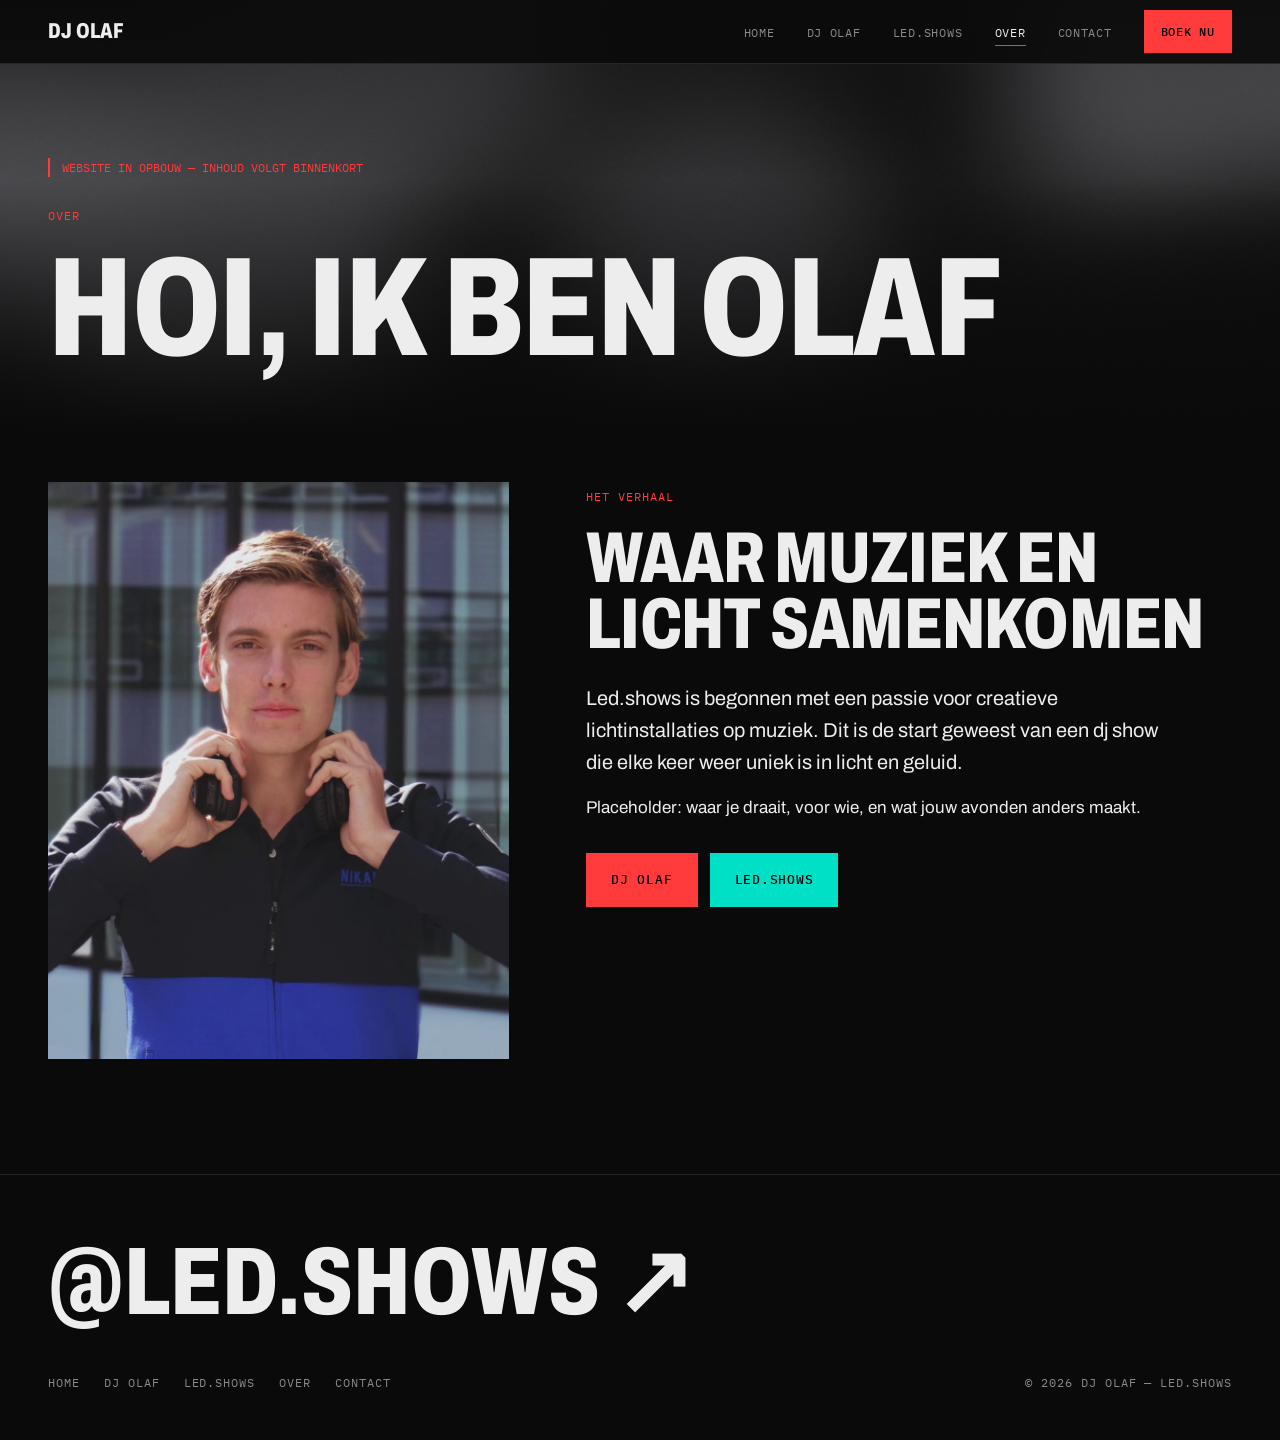
==== about.html @ 5a8e8466 "Add files via upload" ====
<!DOCTYPE html>
<html lang="nl">
<head>
<meta charset="UTF-8">
<meta name="viewport" content="width=device-width, initial-scale=1.0">
<title>Over — DJ Olaf</title>
<meta name="description" content="Over DJ Olaf en LED.shows.">
<!-- Fonts: Archivo (headings + text) and IBM Plex Mono (small labels) -->
<link rel="preconnect" href="https://fonts.googleapis.com">
<link rel="preconnect" href="https://fonts.gstatic.com" crossorigin>
<link href="https://fonts.googleapis.com/css2?family=Archivo:wdth,wght@62..125,400;62..125,800&family=IBM+Plex+Mono:wght@400;500&display=swap" rel="stylesheet">
<link rel="stylesheet" href="css/style.css">
</head>
<!-- theme-dj = red accent, theme-led = cyan accent -->
<body class="theme-dj">
<a class="skip" href="#main">Naar inhoud</a>

<!-- ===== NAVIGATIE (same on every page) ===== -->
<header class="nav">
  <a class="nav__logo" href="index.html">DJ Olaf</a>
  <button class="nav__toggle" aria-label="Menu" aria-expanded="false" aria-controls="menu"><span></span><span></span><span></span></button>
  <ul class="nav__links" id="menu">
    <li><a href="index.html">Home</a></li>
    <li><a href="dj.html">DJ Olaf</a></li>
    <li><a href="led-shows.html">LED.shows</a></li>
    <li><a href="about.html" aria-current="page">Over</a></li>
    <li><a href="contact.html">Contact</a></li>
    <li><a class="btn btn--dj" href="contact.html?type=dj">Boek nu</a></li>
  </ul>
</header>

<main id="main">
<section class="page-head page-head--short" style="background-image:url('images/intro.jpg')">
  <div class="wrap"><span class="wip">Website in opbouw — inhoud volgt binnenkort</span><span class="label label--accent">Over</span><h1>Hoi, ik ben Olaf</h1></div>
</section>

<section style="padding-top:2rem">
  <div class="wrap about">
    <img class="reveal" src="images/portrait 1.jpeg" alt="Placeholder portret" loading="lazy">
    <div class="reveal">
      <span class="label label--accent">Het verhaal</span>
      <h2 style="margin:1rem 0 1.5rem">Waar muziek en licht samenkomen</h2>
      <p class="lead">Led.shows is begonnen met een passie voor creatieve lichtinstallaties op muziek. Dit is de start geweest van een dj show die elke keer weer uniek is in licht en geluid. </p>
      <p>Placeholder: waar je draait, voor wie, en wat jouw avonden anders maakt.</p>
      <div class="btn-row"><a class="btn btn--dj" href="dj.html">DJ Olaf</a><a class="btn btn--led" href="led-shows.html">LED.shows</a></div>
    </div>
  </div>
</section>
</main>

<!-- ===== FOOTER ===== -->
<footer class="footer">
  <div class="wrap">
    <a class="footer__big" href="https://instagram.com/led.shows" target="_blank" rel="noopener">@led.shows ↗</a>
    <div class="footer__row">
      <nav aria-label="Footer">
        <a class="label" href="index.html">Home</a>
        <a class="label" href="dj.html">DJ Olaf</a>
        <a class="label" href="led-shows.html">LED.shows</a>
        <a class="label" href="about.html">Over</a>
        <a class="label" href="contact.html">Contact</a>
      </nav>
      <span class="label">© <span id="year"></span> DJ Olaf — LED.shows</span>
    </div>
  </div>
</footer>
<script src="js/main.js"></script>
</body>
</html>
---- css/style.css ----
/* =====================================================================
   DJ OLAF / LED.SHOWS — STIJLBLAD (stylesheet)
   ---------------------------------------------------------------------
   How this file is organised (search for the numbers to jump):
     01. SETTINGS        ← colours, fonts, sizes. Change the look HERE.
     02. BASE            reset + default text
     03. LAYOUT HELPERS  page width, sections, section headers
     04. BUTTONS
     05. NAVIGATION      top bar + mobile menu
     06. HOME: INTRO     first full screen
     07. HOME: FLIP CARD the turning business card
     08. PAGE HEADER     big photo header on sub pages
     09. CONTENT BLOCKS  facts strip, gig list, mix player, photo grid, projects
     10. ABOUT PAGE
     11. CONTACT FORM
     12. FOOTER
     13. SCROLL FADE-IN
     14. MOBILE          small-screen adjustments
   ===================================================================== */


/* ---------------------------------------------------------------------
   01. SETTINGS — change these to restyle the whole site
   --------------------------------------------------------------------- */
:root {
  /* Colours */
  --bg:        #0a0a0a;   /* page background (near black)            */
  --bg-2:      #141414;   /* slightly lighter blocks (cards, inputs) */
  --text:      #ededed;   /* main text colour                        */
  --muted:     #8a8a8a;   /* secondary/grey text                     */
  --line:      #262626;   /* thin divider lines                      */

  --dj:        #ff3b3b;   /* DJ accent colour  (red)                 */
  --led:       #00e0c6;   /* LED accent colour (cyan)                */

  /* Each page sets its own accent with  <body class="theme-dj">  or
     <body class="theme-led">. Everything below uses --accent.        */
  --accent:    var(--dj);

  /* Fonts (loaded in the <head> of each HTML page) */
  --font-head: 'Archivo', 'Arial Narrow', sans-serif;   /* headings    */
  --font-body: 'Archivo', system-ui, sans-serif;        /* body text   */
  --font-mono: 'IBM Plex Mono', ui-monospace, monospace; /* small labels */

  /* Sizes */
  --page-width: 1240px;   /* max content width                       */
  --nav-height: 64px;     /* height of the top bar                   */
  --gutter: clamp(1.25rem, 4vw, 3rem); /* side padding of the page   */
}

/* Accent switch per page */
.theme-dj  { --accent: var(--dj);  }
.theme-led { --accent: var(--led); }


/* ---------------------------------------------------------------------
   02. BASE
   --------------------------------------------------------------------- */
*, *::before, *::after { box-sizing: border-box; margin: 0; padding: 0; }
html { scroll-behavior: smooth; }
body {
  background: var(--bg);
  color: var(--text);
  font-family: var(--font-body);
  font-size: 17px;
  line-height: 1.6;
  -webkit-font-smoothing: antialiased;
  overflow-x: hidden;
}
img { display: block; max-width: 100%; }
a { color: inherit; }
::selection { background: var(--accent); color: #000; }
:focus-visible { outline: 2px solid var(--accent); outline-offset: 3px; }

/* "Skip to content" link for keyboard users (hidden until focused) */
.skip { position: absolute; left: -999px; top: 0; background: var(--text); color: var(--bg); padding: .6rem 1rem; z-index: 100; }
.skip:focus { left: 1rem; top: 1rem; }

/* Headings: big, bold, uppercase, tight — the "poster" look */
h1, h2, h3 {
  font-family: var(--font-head);
  font-weight: 800;
  text-transform: uppercase;
  line-height: .92;
  letter-spacing: -.01em;
  font-stretch: 75%;               /* condensed width (Archivo supports this) */
}
h1 { font-size: clamp(3.2rem, 11vw, 9rem); }
h2 { font-size: clamp(2.2rem, 6vw, 4.5rem); }
h3 { font-size: clamp(1.3rem, 2.4vw, 1.75rem); }

/* Small monospace label, e.g. "01 — MUZIEK" */
.label {
  font-family: var(--font-mono);
  font-size: .75rem;
  text-transform: uppercase;
  letter-spacing: .08em;
  color: var(--muted);
}
.label--accent { color: var(--accent); }

p.lead { color: var(--muted); font-size: clamp(1.05rem, 1.6vw, 1.25rem); max-width: 52ch; }

/* "Under construction" note — remove from the HTML when content is done */
.wip {
  font-family: var(--font-mono);
  font-size: .75rem;
  text-transform: uppercase;
  color: var(--accent);
  border-left: 2px solid var(--accent);
  padding-left: .75rem;
  margin-bottom: 1.5rem;
  display: block;
}


/* ---------------------------------------------------------------------
   03. LAYOUT HELPERS
   --------------------------------------------------------------------- */
.wrap { width: min(var(--page-width), 100% - 2 * var(--gutter)); margin-inline: auto; }
section { padding: clamp(4rem, 9vw, 7.5rem) 0; }

/* Section header: number/label on the left, title on the right,
   thin line above. Used at the top of every content section.        */
.sec-head {
  display: grid;
  grid-template-columns: 200px 1fr;
  gap: 2rem;
  border-top: 1px solid var(--line);
  padding-top: 1.5rem;
  margin-bottom: 3rem;
}
.sec-head h2 { margin-bottom: 1rem; }


/* ---------------------------------------------------------------------
   04. BUTTONS
   --------------------------------------------------------------------- */
.btn {
  display: inline-flex; align-items: center; gap: .75rem;
  font-family: var(--font-mono); font-size: .8rem; font-weight: 500;
  text-transform: uppercase; letter-spacing: .06em; text-decoration: none;
  padding: 1rem 1.5rem;
  border: 1px solid var(--text);
  background: none; color: var(--text); cursor: pointer;
  transition: background .2s, color .2s, border-color .2s;
}
.btn:hover { background: var(--text); color: var(--bg); }

/* Solid version in the page accent colour */
.btn--accent { background: var(--accent); border-color: var(--accent); color: #000; }
.btn--accent:hover { background: var(--text); border-color: var(--text); }

/* Force a specific side colour, regardless of page theme */
.btn--dj  { background: var(--dj);  border-color: var(--dj);  color: #000; }
.btn--led { background: var(--led); border-color: var(--led); color: #000; }
.btn--dj:hover, .btn--led:hover { background: var(--text); border-color: var(--text); }

.btn-row { display: flex; flex-wrap: wrap; gap: .75rem; margin-top: 2rem; }


/* ---------------------------------------------------------------------
   05. NAVIGATION
   --------------------------------------------------------------------- */
.nav {
  position: fixed; inset: 0 0 auto 0; z-index: 50;
  height: var(--nav-height);
  display: flex; align-items: center; justify-content: space-between;
  padding: 0 var(--gutter);
  background: rgba(10, 10, 10, .9);
  border-bottom: 1px solid var(--line);
}
.nav__logo {
  font-family: var(--font-head); font-weight: 800; font-stretch: 75%;
  text-transform: uppercase; font-size: 1.35rem; text-decoration: none; letter-spacing: .01em;
}
.nav__links { display: flex; align-items: center; gap: 2rem; list-style: none; }
.nav__links a {
  font-family: var(--font-mono); font-size: .78rem; text-transform: uppercase;
  text-decoration: none; color: var(--muted); letter-spacing: .06em;
  padding: .3rem 0; border-bottom: 1px solid transparent;
}
.nav__links a:hover { color: var(--text); }
.nav__links a[aria-current="page"] { color: var(--text); border-color: var(--accent); }
.nav__links .btn { padding: .65rem 1rem; color: #000; }

/* Hamburger button (only visible on mobile, see section 14) */
.nav__toggle { display: none; background: none; border: 0; color: var(--text); width: 44px; height: 44px; cursor: pointer; }
.nav__toggle span { display: block; width: 24px; height: 2px; background: currentColor; margin: 6px auto; transition: transform .3s, opacity .3s; }
.nav.is-open .nav__toggle span:nth-child(1) { transform: translateY(8px) rotate(45deg); }
.nav.is-open .nav__toggle span:nth-child(2) { opacity: 0; }
.nav.is-open .nav__toggle span:nth-child(3) { transform: translateY(-8px) rotate(-45deg); }


/* ---------------------------------------------------------------------
   06. HOME: INTRO
   Background photo: images/led.png
   --------------------------------------------------------------------- */
.intro {
  min-height: 100svh;
  display: flex; flex-direction: column; justify-content: flex-end;
  padding: calc(var(--nav-height) + 2rem) 0 3rem;
  position: relative;
  background: url('../images/led.png') center / cover;
}
/* Dark layer over the photo so the text stays readable.
   Make the last number lower (e.g. .6) for a brighter photo. */
.intro::before { content: ""; position: absolute; inset: 0; background: linear-gradient(to top, var(--bg) 5%, rgba(10,10,10,.45) 60%, rgba(10,10,10,.7)); }
.intro > * { position: relative; }
.intro h1 { margin: 1rem 0 1.5rem; }
.intro__bottom { display: flex; flex-wrap: wrap; justify-content: space-between; align-items: flex-end; gap: 2rem; border-top: 1px solid var(--line); padding-top: 1.5rem; }
.intro__scroll { font-family: var(--font-mono); font-size: .75rem; text-transform: uppercase; color: var(--muted); text-decoration: none; }
.intro__scroll:hover { color: var(--text); }


/* ---------------------------------------------------------------------
   07. HOME: FLIP CARD
   The card only shows a photo per side (no text).
   Front = images/card-dj.jpg   Back = images/card-led.jpg
   The text for each side sits next to the card in .choose__info.
   --------------------------------------------------------------------- */
.choose__grid {
  display: grid;
  grid-template-columns: 1.15fr 1fr;
  gap: clamp(2rem, 5vw, 5rem);
  align-items: center;
}

/* The card container — "perspective" creates the 3D depth */
.flip { aspect-ratio: 2.1 / 1; perspective: 1800px; cursor: pointer; }
.flip__inner {
  position: relative; width: 100%; height: 100%;
  transform-style: preserve-3d;
  transition: transform .8s cubic-bezier(.3, .7, .2, 1);  /* flip speed */
}
.flip.is-flipped .flip__inner { transform: rotateY(180deg); }

.flip__face {
  position: absolute; inset: 0;
  backface-visibility: hidden; -webkit-backface-visibility: hidden;
  background-size: cover; background-position: center;
  border-top: 4px solid;            /* coloured edge shows which side */
}
.flip__face--dj  { background-image: url('../images/card-dj.png');  border-color: var(--dj); }
.flip__face--led { background-image: url('../images/card-led.png'); border-color: var(--led); transform: rotateY(180deg); }

/* Side switch under the card: "DJ OLAF | LED.SHOWS" */
.switch { display: flex; margin-top: 1rem; border: 1px solid var(--line); }
.switch button {
  flex: 1; background: none; border: 0; cursor: pointer;
  font-family: var(--font-mono); font-size: .78rem; text-transform: uppercase; letter-spacing: .06em;
  color: var(--muted); padding: .9rem;
  transition: background .2s, color .2s;
}
.switch button + button { border-left: 1px solid var(--line); }
.switch button[data-side="dj"][aria-pressed="true"]  { background: var(--dj);  color: #000; }
.switch button[data-side="led"][aria-pressed="true"] { background: var(--led); color: #000; }

/* Text panel next to the card — one block per side, only one visible */
.choose__info [data-panel] { display: none; }
.choose__info [data-panel].is-active { display: block; animation: fadeIn .5s ease; }
.choose__info [data-panel="dj"]  { --accent: var(--dj); }
.choose__info [data-panel="led"] { --accent: var(--led); }
.choose__info h2 { margin: 1rem 0 1.25rem; }
@keyframes fadeIn { from { opacity: 0; transform: translateY(8px); } to { opacity: 1; transform: none; } }


/* ---------------------------------------------------------------------
   08. PAGE HEADER (sub pages)
   Set the photo in the HTML: style="background-image:url('images/...')"
   --------------------------------------------------------------------- */
.page-head {
  min-height: 75svh;
  display: flex; align-items: flex-end;
  padding: calc(var(--nav-height) + 3rem) 0 3.5rem;
  position: relative;
  background-size: cover; background-position: center;
}
.page-head::before { content: ""; position: absolute; inset: 0; background: linear-gradient(to top, var(--bg) 3%, rgba(10,10,10,.4) 60%, rgba(10,10,10,.65)); }
.page-head .wrap { position: relative; }
.page-head h1 { margin: 1rem 0 1.25rem; }
.page-head--short { min-height: 50svh; }


/* ---------------------------------------------------------------------
   09. CONTENT BLOCKS
   --------------------------------------------------------------------- */

/* Facts strip: 4 columns with a line between them */
.facts { display: grid; grid-template-columns: repeat(4, 1fr); border-top: 1px solid var(--line); border-bottom: 1px solid var(--line); }
.fact { padding: 1.75rem 1.5rem 1.75rem 0; }
.fact + .fact { border-left: 1px solid var(--line); padding-left: 1.5rem; }
.fact strong { display: block; font-family: var(--font-head); font-stretch: 75%; font-size: 1.6rem; text-transform: uppercase; line-height: 1; margin: .5rem 0; }
.fact span { color: var(--muted); font-size: .95rem; }

/* Gig list: date | event | extra info | city */
.gigs { list-style: none; border-top: 1px solid var(--line); }
.gigs li { display: grid; grid-template-columns: 140px minmax(0, 1fr) minmax(120px, .7fr) 160px; gap: 1rem; align-items: baseline; padding: 1.4rem 0; border-bottom: 1px solid var(--line); transition: padding .2s; }
.gigs li:hover { padding-left: .75rem; }
.gigs time { font-family: var(--font-mono); font-size: .85rem; color: var(--accent); }
.gigs strong { font-family: var(--font-head); font-stretch: 75%; text-transform: uppercase; font-size: 1.5rem; line-height: 1; }
.gigs span { color: var(--muted); text-align: right; }
.gigs .gigs__info { text-align: left; font-size: .9rem; }
.gigs-log { max-height: 24rem; overflow-y: scroll; overscroll-behavior: contain; scrollbar-color: var(--accent) var(--bg-2); scrollbar-width: thin; }

/* Mix player placeholder — replace with SoundCloud/Mixcloud embed */
.mix { display: flex; align-items: center; gap: 1.5rem; background: var(--bg-2); padding: 1.5rem; }
.mix__play { flex: none; width: 56px; height: 56px; border-radius: 50%; border: 0; background: var(--accent); display: grid; place-items: center; }
.mix__wave { flex: 1; height: 48px; background: repeating-linear-gradient(90deg, #3a3a3a 0 2px, transparent 2px 6px); }
.mix__meta { font-family: var(--font-mono); font-size: .75rem; color: var(--muted); text-transform: uppercase; }

/* Photo grid (gallery). Adjust "3" for more/fewer columns */
.photos { display: grid; grid-template-columns: repeat(3, 1fr); gap: 4px; }
.photos img { width: 100%; aspect-ratio: 1 / 1; object-fit: cover; filter: grayscale(.3); transition: filter .3s; }
.photos img:hover { filter: none; }
.photos .wide { grid-column: span 2; }
.photos .wide img { aspect-ratio: 2 / 1; }

/* Project list (LED page): photo + number + title + text */
.projects { display: grid; grid-template-columns: repeat(2, 1fr); gap: 3rem 2rem; }
.project img { width: 100%; aspect-ratio: 4 / 3; object-fit: cover; margin-bottom: 1rem; }
.project__meta { display: flex; justify-content: space-between; margin-bottom: .5rem; }
.project h3 { margin-bottom: .5rem; }
.project p { color: var(--muted); }

/* Cross-promotion banner (DJ page ↔ LED page) */
.cross { display: grid; grid-template-columns: 1fr auto; gap: 2rem; align-items: end; border: 1px solid var(--line); border-left: 4px solid var(--accent); padding: clamp(1.75rem, 4vw, 3rem); }
.cross h2 { margin: .75rem 0 1rem; }


/* ---------------------------------------------------------------------
   10. ABOUT PAGE
   --------------------------------------------------------------------- */
.about { display: grid; grid-template-columns: 5fr 7fr; gap: clamp(2rem, 6vw, 6rem); align-items: start; }
.about img { width: 100%; aspect-ratio: 4 / 5; object-fit: cover; }
.about p + p { margin-top: 1rem; }
.about .lead { color: var(--text); }


/* ---------------------------------------------------------------------
   11. CONTACT FORM
   --------------------------------------------------------------------- */
.form { display: grid; grid-template-columns: 1fr 1fr; gap: 1.5rem 1.25rem; }
.form .full { grid-column: 1 / -1; }
.form label { display: block; margin-bottom: .5rem; }
.form input, .form select, .form textarea {
  width: 100%; background: transparent; color: var(--text);
  border: 0; border-bottom: 1px solid #444;
  padding: .75rem 0; font: inherit; font-size: 16px; /* 16px stops iPhone zoom */
  border-radius: 0;
}
.form select option { background: var(--bg); }
.form input:focus, .form select:focus, .form textarea:focus { outline: none; border-color: var(--accent); }
.form textarea { min-height: 130px; resize: vertical; }
.form__msg { grid-column: 1 / -1; color: var(--accent); min-height: 1.5em; }
.contact-side p { margin-bottom: 1.5rem; }
.contact-side a { color: var(--text); }


/* ---------------------------------------------------------------------
   12. FOOTER
   --------------------------------------------------------------------- */
.footer { border-top: 1px solid var(--line); padding: 4rem 0 3rem; }
.footer__big { font-family: var(--font-head); font-weight: 800; font-stretch: 75%; text-transform: uppercase; font-size: clamp(2.5rem, 8vw, 6rem); line-height: .9; text-decoration: none; display: inline-block; margin-bottom: 3rem; }
.footer__big:hover { color: var(--accent); }
.footer__row { display: flex; flex-wrap: wrap; justify-content: space-between; gap: 1.5rem; }
.footer nav { display: flex; flex-wrap: wrap; gap: 1.5rem; }
.footer a.label { text-decoration: none; }
.footer a.label:hover { color: var(--text); }


/* ---------------------------------------------------------------------
   13. SCROLL FADE-IN — add class="reveal" to any element
   --------------------------------------------------------------------- */
.reveal { opacity: 0; transform: translateY(20px); transition: opacity .7s, transform .7s; }
.reveal.is-in { opacity: 1; transform: none; }


/* ---------------------------------------------------------------------
   14. MOBILE
   --------------------------------------------------------------------- */
@media (max-width: 900px) {
  .nav__toggle { display: block; }
  .nav__links {
    position: fixed; top: var(--nav-height); left: 0; right: 0;
    flex-direction: column; align-items: stretch; gap: 0;
    background: var(--bg); border-bottom: 1px solid var(--line);
    padding: 1rem var(--gutter) 1.5rem;
    transform: translateY(-110%); visibility: hidden; transition: transform .3s;
  }
  .nav.is-open .nav__links { transform: none; visibility: visible; }
  .nav__links a { font-size: 1rem; padding: 1rem 0; border-bottom: 1px solid var(--line); }
  .nav__links .btn { margin-top: 1rem; justify-content: center; }

  .choose__grid, .about, .cross { grid-template-columns: 1fr; }
  .sec-head { grid-template-columns: 1fr; gap: .75rem; }
  .facts { grid-template-columns: 1fr 1fr; }
  .fact:nth-child(3) { border-left: 0; padding-left: 0; }
  .fact:nth-child(n+3) { border-top: 1px solid var(--line); }
  .projects { grid-template-columns: 1fr; }
}
@media (max-width: 600px) {
  .photos { grid-template-columns: 1fr 1fr; }
  .gigs li { grid-template-columns: 1fr; gap: .25rem; }
  .gigs span { text-align: left; }
  .form { grid-template-columns: 1fr; }
}

/* Respect users who turned off animations in their system settings */
@media (prefers-reduced-motion: reduce) {
  *, *::before, *::after { animation: none !important; transition: none !important; scroll-behavior: auto !important; }
  .reveal { opacity: 1; transform: none; }
}
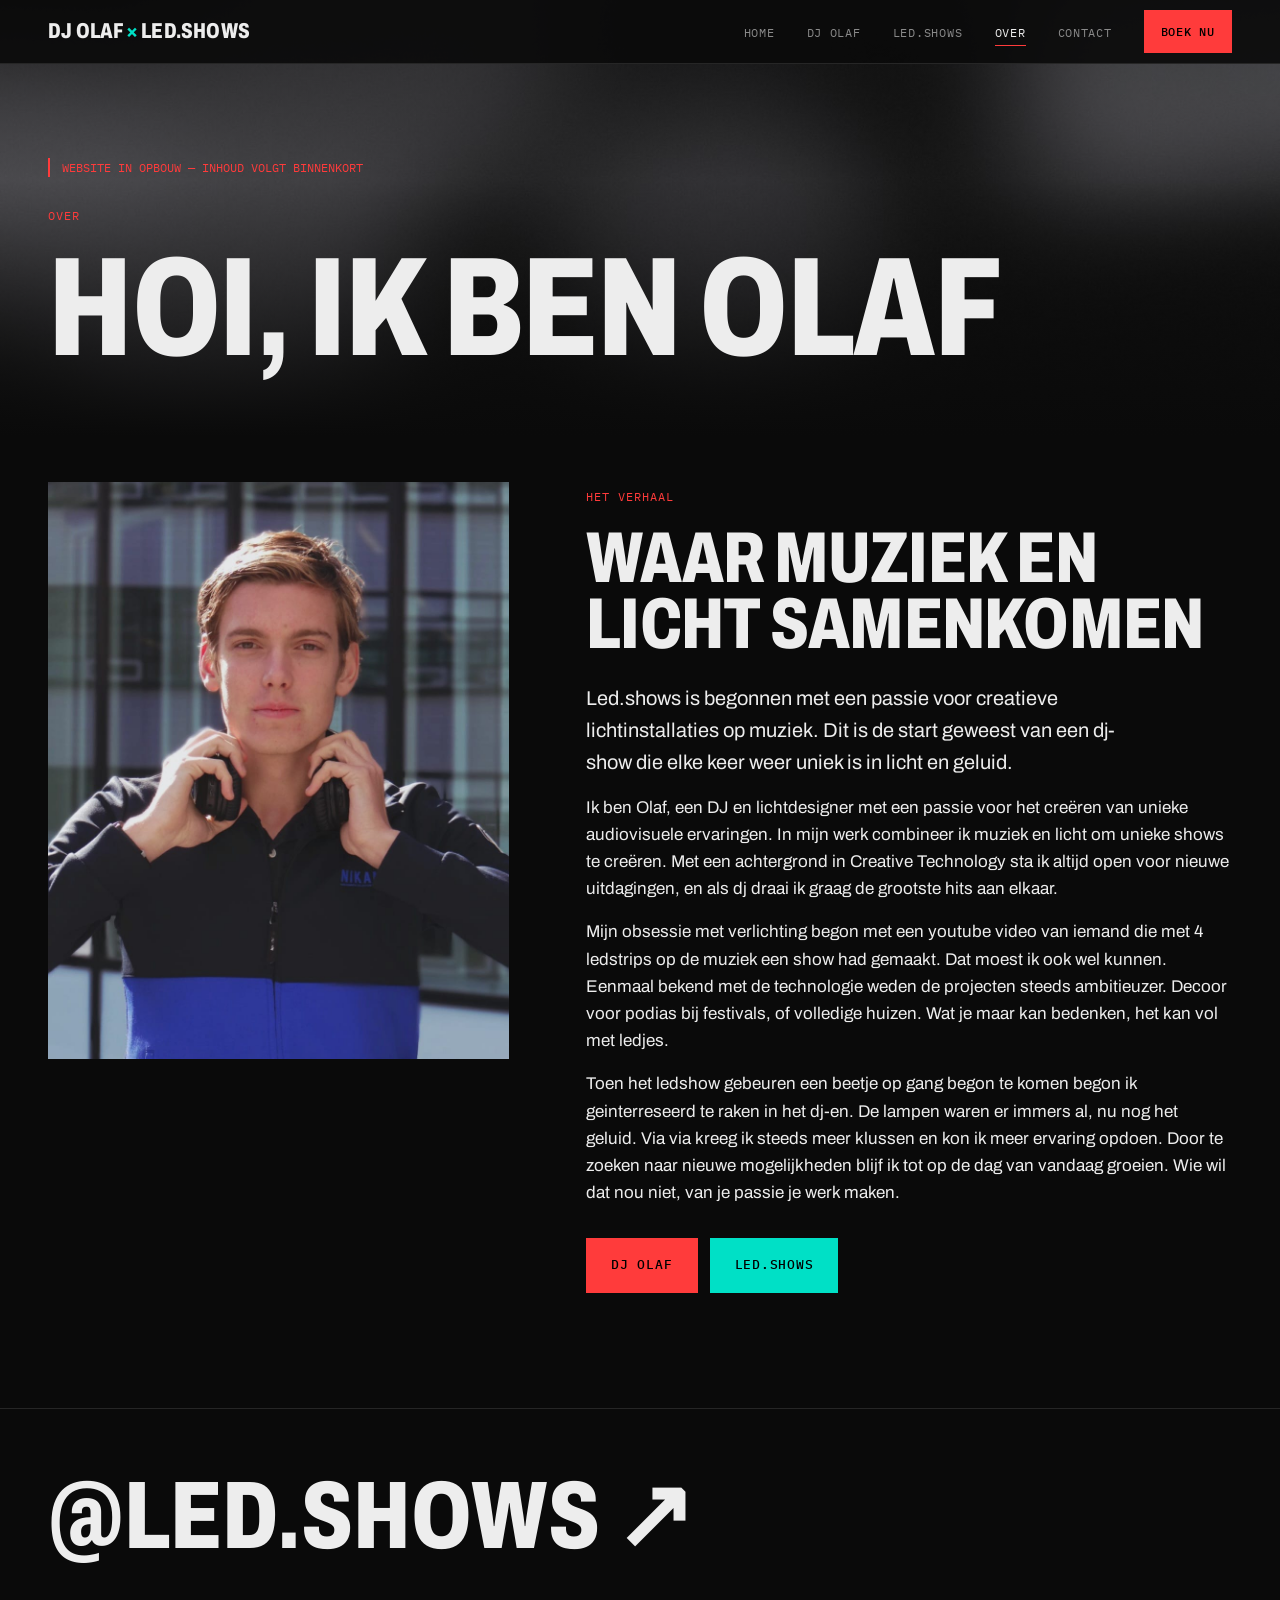
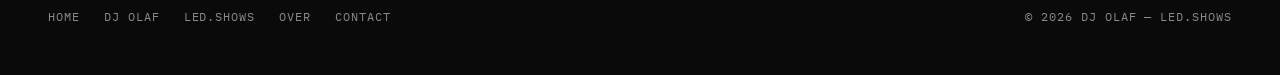
==== commit d0f5a63d: "update 2" ====
--- a/about.html
+++ b/about.html
@@ -17,7 +17,7 @@
 
 <!-- ===== NAVIGATIE (same on every page) ===== -->
 <header class="nav">
-  <a class="nav__logo" href="index.html">DJ Olaf</a>
+   <a class="nav__logo" href="index.html">DJ Olaf <span>×</span> LED.shows</a>
   <button class="nav__toggle" aria-label="Menu" aria-expanded="false" aria-controls="menu"><span></span><span></span><span></span></button>
   <ul class="nav__links" id="menu">
     <li><a href="index.html">Home</a></li>
@@ -40,9 +40,12 @@
     <div class="reveal">
       <span class="label label--accent">Het verhaal</span>
       <h2 style="margin:1rem 0 1.5rem">Waar muziek en licht samenkomen</h2>
-      <p class="lead">Led.shows is begonnen met een passie voor creatieve lichtinstallaties op muziek. Dit is de start geweest van een dj show die elke keer weer uniek is in licht en geluid. </p>
-      <p>Placeholder: waar je draait, voor wie, en wat jouw avonden anders maakt.</p>
+      <p class="lead">Led.shows is begonnen met een passie voor creatieve lichtinstallaties op muziek. Dit is de start geweest van een dj-show die elke keer weer uniek is in licht en geluid. </p>
+      <p>Ik ben Olaf, een DJ en lichtdesigner met een passie voor het creëren van unieke audiovisuele ervaringen. In mijn werk combineer ik muziek en licht om unieke shows te creëren.  Met een achtergrond in Creative Technology sta ik altijd open voor nieuwe uitdagingen, en als dj draai ik graag de grootste hits aan elkaar.</p>
+      <p>Mijn obsessie met verlichting begon met een youtube video van iemand die met 4 ledstrips op de muziek een show had gemaakt. Dat moest ik ook wel kunnen. Eenmaal bekend met de technologie weden de projecten steeds ambitieuzer. Decoor voor podias bij festivals, of volledige huizen. Wat je maar kan bedenken, het kan vol met ledjes.   </p>
+      <p> Toen het ledshow gebeuren een beetje op gang begon te komen begon ik geinterreseerd te raken in het dj-en. De lampen waren er immers al, nu nog het geluid. Via via kreeg ik steeds meer klussen en kon ik meer ervaring opdoen. Door te zoeken naar nieuwe mogelijkheden blijf ik tot op de dag van vandaag groeien. Wie wil dat nou niet, van je passie je werk maken.  </p>
       <div class="btn-row"><a class="btn btn--dj" href="dj.html">DJ Olaf</a><a class="btn btn--led" href="led-shows.html">LED.shows</a></div>
+
     </div>
   </div>
 </section>
--- a/css/style.css
+++ b/css/style.css
@@ -174,6 +174,7 @@
   font-family: var(--font-head); font-weight: 800; font-stretch: 75%;
   text-transform: uppercase; font-size: 1.35rem; text-decoration: none; letter-spacing: .01em;
 }
+.nav__logo span { color: var(--led); }
 .nav__links { display: flex; align-items: center; gap: 2rem; list-style: none; }
 .nav__links a {
   font-family: var(--font-mono); font-size: .78rem; text-transform: uppercase;
@@ -208,6 +209,13 @@
 .intro::before { content: ""; position: absolute; inset: 0; background: linear-gradient(to top, var(--bg) 5%, rgba(10,10,10,.45) 60%, rgba(10,10,10,.7)); }
 .intro > * { position: relative; }
 .intro h1 { margin: 1rem 0 1.5rem; }
+.intro__brand {
+  display: flex; flex-wrap: wrap; align-items: baseline; gap: 0 .18em;
+  font-size: clamp(2.7rem, 9vw, 8rem);
+}
+.intro__brand-dj { color: var(--dj); }
+.intro__brand-join { color: var(--text); }
+.intro__brand-led { color: var(--led); }
 .intro__bottom { display: flex; flex-wrap: wrap; justify-content: space-between; align-items: flex-end; gap: 2rem; border-top: 1px solid var(--line); padding-top: 1.5rem; }
 .intro__scroll { font-family: var(--font-mono); font-size: .75rem; text-transform: uppercase; color: var(--muted); text-decoration: none; }
 .intro__scroll:hover { color: var(--text); }
@@ -312,6 +320,7 @@
 /* Photo grid (gallery). Adjust "3" for more/fewer columns */
 .photos { display: grid; grid-template-columns: repeat(3, 1fr); gap: 4px; }
 .photos img { width: 100%; aspect-ratio: 1 / 1; object-fit: cover; filter: grayscale(.3); transition: filter .3s; }
+.photos--portrait img { aspect-ratio: 3 / 4; }
 .photos img:hover { filter: none; }
 .photos .wide { grid-column: span 2; }
 .photos .wide img { aspect-ratio: 2 / 1; }
